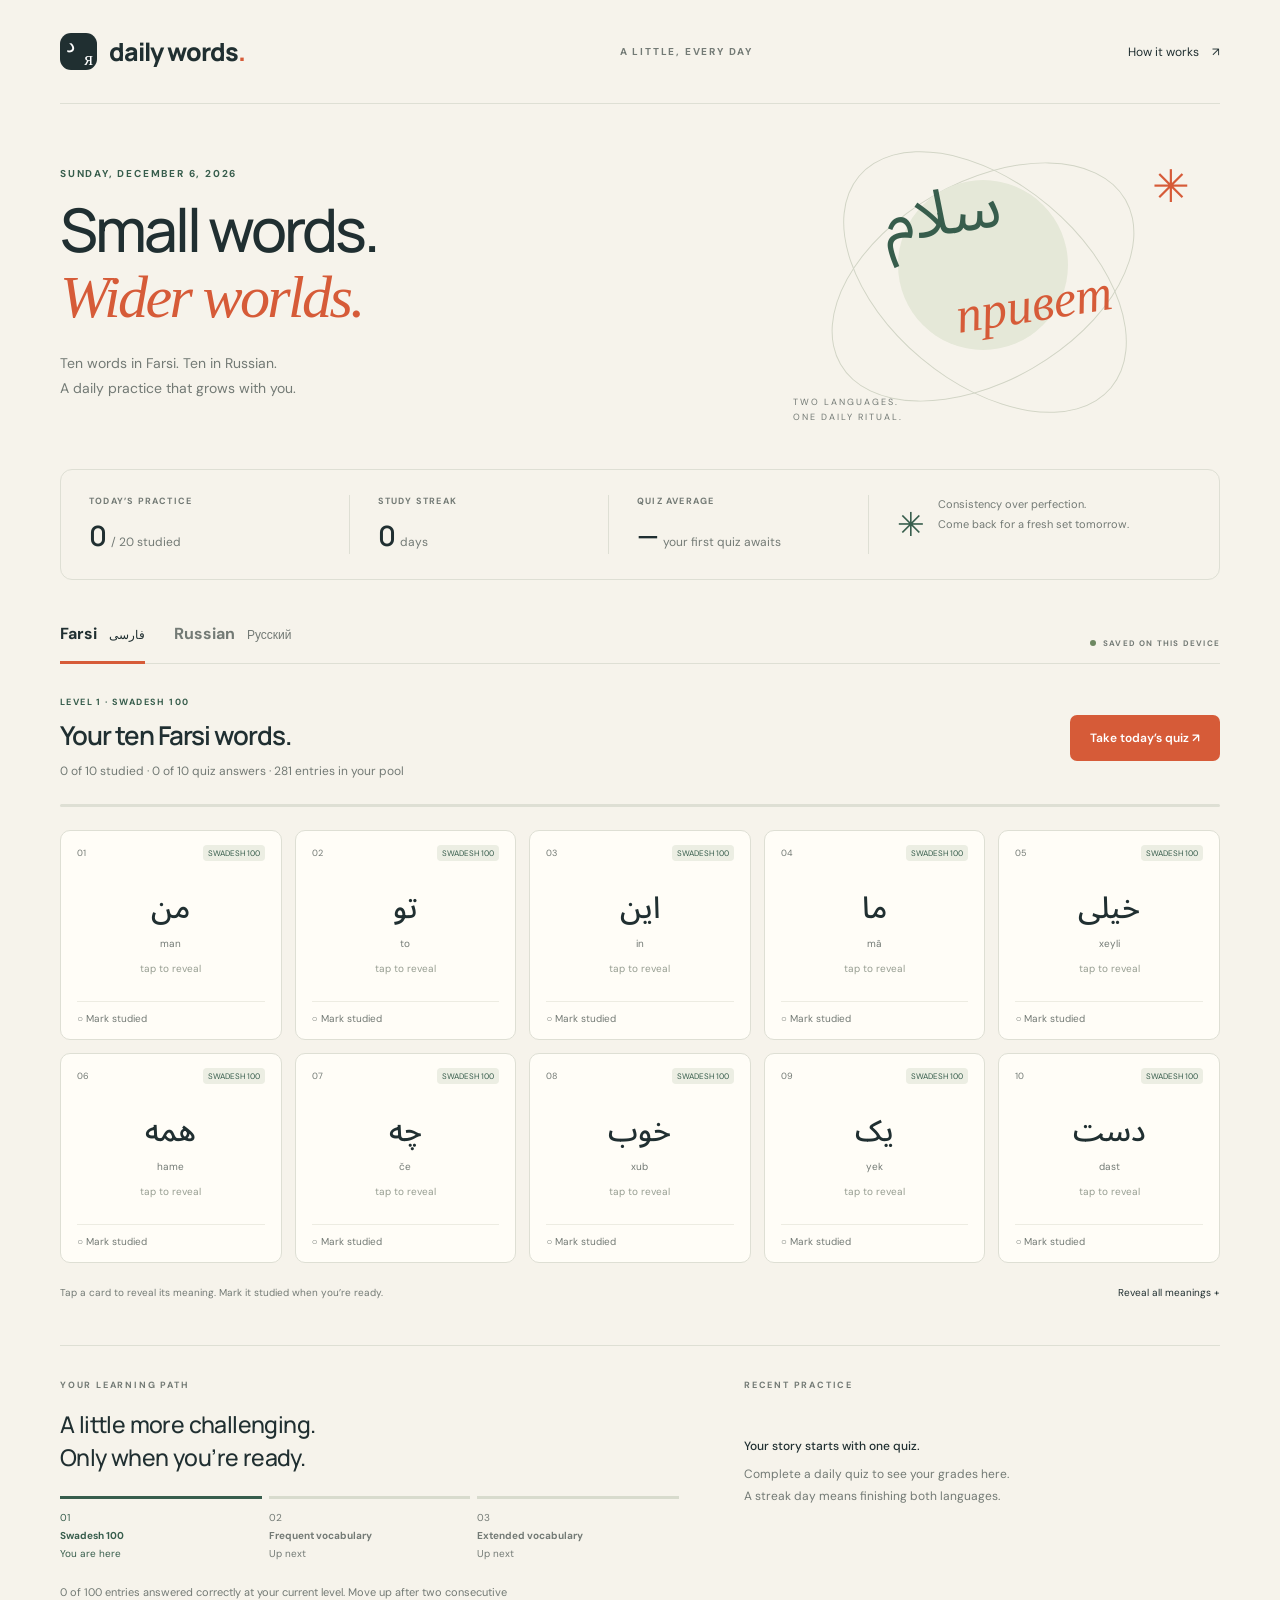
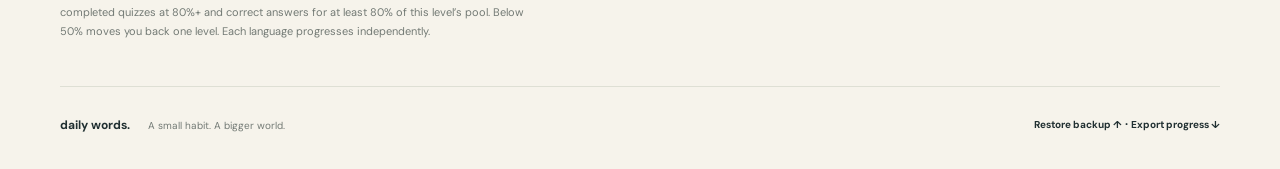
==== words/index.html @ 83c338c6 "Add daily Farsi and Russian vocabulary practice at /words" ====
<!doctype html>
<html lang="en"><head><meta charset="UTF-8"><meta name="viewport" content="width=device-width,initial-scale=1"><meta name="theme-color" content="#f6f3eb"><meta name="description" content="Build a daily habit with ten Farsi and ten Russian vocabulary entries, personal quizzes, and adaptive difficulty."><title>Daily Words · A little, every day.</title><link rel="stylesheet" href="style.css"></head>
<body><div class="shell">
<header><a class="brand" href="./"><span class="brand-icon">د<span>я</span></span>daily words<span class="brand-dot">.</span></a><span class="header-note">A LITTLE, EVERY DAY</span><button class="plain" id="about">How it works <span aria-hidden="true">↗</span></button></header>
<main><section class="intro"><div><div class="eyebrow" id="date"></div><h1>Small words.<br><em>Wider worlds.</em></h1><p>Ten words in Farsi. Ten in Russian.<br>A daily practice that grows with you.</p></div><div class="art" aria-hidden="true"><span class="orbit o1"></span><span class="orbit o2"></span><span class="sun"></span><span class="art-fa">سلام</span><span class="art-ru">привет</span><span class="art-note">TWO LANGUAGES.<br>ONE DAILY RITUAL.</span><span class="spark">✳</span></div></section>
<div id="storage-warning" role="status" hidden>Browser storage is unavailable. Your progress will last only for this visit.</div>
<section class="stats" aria-label="Your progress"><div><span class="stat-label">TODAY’S PRACTICE</span><strong id="daily-stat">0 <small>/ 20 words</small></strong></div><div><span class="stat-label">STUDY STREAK</span><strong id="streak-stat">0 <small>days</small></strong></div><div><span class="stat-label">QUIZ AVERAGE</span><strong id="average-stat">— <small>just getting started</small></strong></div><div class="stats-note"><span class="mini-star">✳</span><span>Consistency over perfection.<br>Come back for a fresh set tomorrow.</span></div></section>
<section class="workspace"><div class="workspace-top"><div class="tabs" role="tablist" aria-label="Practice language"><button id="tab-fa" role="tab" aria-selected="true" data-lang="fa">Farsi <span lang="fa" dir="rtl">فارسی</span></button><button id="tab-ru" role="tab" aria-selected="false" data-lang="ru">Russian <span lang="ru">Русский</span></button></div><span class="local-badge"><span></span> SAVED ON THIS DEVICE</span></div>
<div id="language-panel" role="tabpanel" aria-labelledby="tab-fa"><div class="lesson-heading"><div><div class="eyebrow" id="level-tag"></div><h2 id="lesson-title"></h2><p id="lesson-note"></p></div><button class="primary" id="quiz-start">Take today’s quiz <span aria-hidden="true">↗</span></button></div><div class="lesson-progress"><div id="progress-fill"></div></div><div class="card-grid" id="cards"></div><div class="lesson-footer"><span>Tap a card to reveal its meaning. Mark it studied when you’re ready.</span><button id="reveal-all" class="plain">Reveal all meanings +</button></div></div></section>
<section class="bottom-grid"><div class="path"><div class="eyebrow">YOUR LEARNING PATH</div><h3>A little more challenging.<br>Only when you’re ready.</h3><div class="steps" id="steps"></div><p>Score 80% or higher on two daily quizzes in a row to move up. A score below 50% takes you back one level for practice. Each language progresses independently.</p></div><div class="history"><div class="eyebrow">RECENT PRACTICE</div><div id="history"></div></div></section>
</main><footer><span>daily words. <span class="muted">A small habit. A bigger world.</span></span><div><button class="plain" id="restore">Restore backup ↑</button> · <button class="plain" id="export">Export progress ↓</button></div></footer></div>
<input id="backup-file" type="file" accept="application/json,.json" hidden><dialog id="modal"><button class="close plain" aria-label="Close dialog">✕</button><div id="modal-content"></div></dialog><div id="toast" role="status"></div><script type="module" src="app.js"></script></body></html>
---- words/style.css ----
@import url('https://fonts.googleapis.com/css2?family=DM+Sans:wght@400;500;600;700&family=Manrope:wght@400;500;600;700;800&family=Noto+Sans+Arabic:wght@400;500;600&display=swap');
:root{--ink:#202f31;--muted:#737a75;--paper:#f6f3eb;--line:#dedfd4;--orange:#d65b38;--green:#375d4c;--soft:#eceee3}*{box-sizing:border-box}body{margin:0;background:var(--paper);color:var(--ink);font:14px 'DM Sans',Arial,sans-serif}.shell{max-width:1256px;margin:auto;padding:0 48px}button,a{-webkit-tap-highlight-color:transparent}button{font:inherit;cursor:pointer}button:disabled{cursor:default;opacity:.55}button:focus-visible,a:focus-visible{outline:3px solid var(--orange);outline-offset:5px}a{color:inherit;text-decoration:none}header{height:104px;border-bottom:1px solid var(--line);display:flex;align-items:center;justify-content:space-between}.brand{font:800 25px Manrope,Arial;letter-spacing:-1px;display:flex;align-items:center}.brand-dot{color:var(--orange)}.brand-icon{width:37px;height:37px;background:var(--ink);color:white;position:relative;font:21px Georgia;border-radius:11px;margin-right:12px;padding:0 6px}.brand-icon span{position:absolute;right:5px;bottom:0;font:19px Georgia}.header-note,.eyebrow,.stat-label,.local-badge{font-size:10px;letter-spacing:1.8px;font-weight:700}.header-note{color:var(--muted)}.plain{background:none;border:0;color:var(--ink);padding:8px 0;font-size:12px}.plain span{margin-left:10px}.intro{display:grid;grid-template-columns:1fr 1fr;min-height:365px;align-items:center;padding:34px 0 39px}.eyebrow{color:var(--green);margin-bottom:17px}h1{font:500 clamp(42px,4.7vw,64px)/1.08 Manrope,Arial;letter-spacing:-3px;margin:0 0 21px}h1 em{font-family:Georgia,serif;font-weight:400;color:var(--orange);letter-spacing:-2.7px}.intro p{color:var(--muted);line-height:1.8;font-size:14px;margin:0}.art{height:285px;position:relative;overflow:hidden;max-width:440px;width:100%;justify-self:end}.orbit{position:absolute;border:1px solid #d2d5c6;border-radius:50%;width:330px;height:200px;top:40px;left:38px;transform:rotate(-30deg)}.o2{transform:rotate(40deg);left:40px}.sun{position:absolute;width:170px;height:170px;border-radius:50%;background:#e5e8d8;left:118px;top:38px}.art-fa{position:absolute;font:64px 'Noto Sans Arabic',serif;color:var(--green);left:102px;top:5px;transform:rotate(-9deg)}.art-ru{position:absolute;font:italic 51px Georgia;color:var(--orange);top:133px;left:175px;transform:rotate(-9deg)}.art-note{position:absolute;font-size:9px;line-height:1.7;letter-spacing:2px;bottom:1px;left:13px;color:var(--muted)}.spark{position:absolute;right:30px;top:15px;color:var(--orange);font-size:45px}.stats{border:1px solid var(--line);border-radius:12px;padding:25px 28px;display:grid;grid-template-columns:1fr 1fr 1fr 1.35fr;align-items:center;gap:20px}.stats>div+div{border-left:1px solid var(--line);padding-left:28px}.stat-label{font-size:9px;color:var(--muted);display:block;margin-bottom:9px;letter-spacing:1.2px}.stats strong{font:600 28px Manrope,Arial;letter-spacing:-1px}.stats small{font:400 12px 'DM Sans',Arial;color:var(--muted);letter-spacing:0}.stats .stats-note{font-size:11px;line-height:1.8;display:flex;gap:13px;color:var(--muted)}.mini-star{font-size:33px;color:var(--green)}.workspace{margin-top:43px}.workspace-top{display:flex;justify-content:space-between;align-items:center;border-bottom:1px solid var(--line)}.tabs{display:flex;gap:29px}.tabs button{background:none;border:0;padding:0 0 17px;font-weight:700;color:var(--muted);border-bottom:3px solid transparent;margin-bottom:-1px;font-size:16px}.tabs button[aria-selected=true]{color:var(--ink);border-color:var(--orange)}.tabs span{font-size:12px;font-weight:400;margin-left:8px}.local-badge{font-size:8px;color:var(--muted);display:flex;align-items:center;gap:7px;letter-spacing:1.2px}.local-badge span{width:6px;height:6px;border-radius:100%;background:#6d8861}.lesson-heading{display:flex;align-items:center;justify-content:space-between;margin-top:32px;gap:15px}.lesson-heading .eyebrow{font-size:9px;letter-spacing:1.4px;margin-bottom:9px}h2{font:600 26px Manrope,Arial;letter-spacing:-1px;margin:0 0 10px}.lesson-heading p{color:var(--muted);font-size:12px;margin:0}.primary{background:var(--orange);color:white;border:0;border-radius:7px;padding:15px 20px;font-weight:600;font-size:12px;white-space:nowrap}.primary:hover{background:#bd482a}.primary span{margin-left:25px}.lesson-progress{height:3px;background:var(--line);margin:25px 0 23px;border-radius:3px;overflow:hidden}.lesson-progress div{height:100%;background:var(--green);transition:width .3s}.card-grid{display:grid;grid-template-columns:repeat(5,1fr);gap:13px}.word-card{min-height:210px;display:flex;flex-direction:column;background:#fffdf7;border:1px solid var(--line);border-radius:10px;padding:14px 16px;position:relative;transition:transform .15s,border-color .15s}.word-card:hover{transform:translateY(-3px);border-color:#a1ad99}.card-top{display:flex;align-items:center;justify-content:space-between;font-size:9px;color:var(--muted)}.card-top .review{font-size:8px;border-radius:4px;background:var(--soft);padding:3px 5px;color:var(--green)}.flip{background:none;border:0;color:var(--ink);padding:10px 0 8px;display:block;flex:1;width:100%}.native{font:500 26px Manrope,Arial;display:block;overflow-wrap:anywhere}.native[lang=fa]{font:500 30px/1.7 'Noto Sans Arabic',Tahoma,sans-serif}.reading{font-size:10px;color:var(--muted);display:block;margin-top:3px;overflow-wrap:anywhere}.meaning{display:block;font-size:12px;min-height:20px;margin-top:12px;font-weight:500}.hidden-meaning{color:#969d91;font-size:10px;font-weight:400}.studied{background:none;border:0;border-top:1px solid #edece2;text-align:left;padding:10px 0 0;color:var(--muted);font-size:10px}.studied[data-seen=true]{color:var(--green);font-weight:700}.word-card.is-seen{background:#f0f3e8;border-color:#bcc8b2}.lesson-footer{display:flex;justify-content:space-between;align-items:center;padding:15px 0 0;gap:15px;color:var(--muted);font-size:10px}.lesson-footer button{font-size:10px}.bottom-grid{display:grid;grid-template-columns:1.3fr 1fr;gap:65px;border-top:1px solid var(--line);margin-top:38px;padding:33px 0}.bottom-grid .eyebrow{font-size:9px;color:var(--muted)}h3{font:500 23px/1.4 Manrope,Arial;letter-spacing:-.6px;margin:0 0 23px}.steps{display:flex;gap:7px}.step{flex:1;border-top:3px solid #d8dbcd;padding-top:10px;color:var(--muted);font-size:10px;line-height:1.8}.step.active{border-color:var(--green);color:var(--green)}.step strong{display:block;font-size:10px}.path p{font-size:11px;color:var(--muted);line-height:1.8;max-width:470px;margin-top:20px}.history-row{padding:11px 0;border-bottom:1px solid var(--line);display:flex;justify-content:space-between;gap:10px;font-size:11px}.history-row span{color:var(--muted)}.empty-history{color:var(--muted);padding:28px 0;font-size:12px;line-height:1.8}.empty-history b{color:var(--ink);display:block;font-weight:500;margin-bottom:6px}footer{border-top:1px solid var(--line);padding:23px 0 30px;display:flex;align-items:center;justify-content:space-between;font-weight:700;font-size:12px}.muted{color:var(--muted);font-size:10px;font-weight:400;margin-left:15px}footer button{font-size:10px!important}dialog{background:var(--paper);color:var(--ink);border:1px solid var(--line);border-radius:16px;padding:40px;width:min(560px,94vw);max-height:90vh;box-shadow:0 25px 100px #10201933}dialog::backdrop{background:#17272280;backdrop-filter:blur(4px)}.close{position:absolute;right:20px;top:10px;font-size:19px}.quiz-word{font-size:42px!important;text-align:center;margin:24px 0 8px}.quiz-options{display:grid;grid-template-columns:1fr 1fr;gap:10px;margin:25px 0}.option{padding:18px 12px;background:#fffdf7;border:1px solid var(--line);color:var(--ink);border-radius:7px;font-size:14px}.option:hover:not(:disabled){border-color:var(--green)}.option.correct{border-color:var(--green);background:#e2ecd8;color:var(--green)}.option.incorrect{border-color:var(--orange);background:#f9e2d6;color:#a53d25}.quiz-meta{display:flex;justify-content:space-between;gap:10px;font-size:11px;color:var(--muted)}.quiz-feedback{min-height:24px;font-size:13px;line-height:1.8}.quiz-next{width:100%;margin-top:20px}.result-score{font:500 75px Manrope,Arial;color:var(--green);letter-spacing:-4px;margin:22px 0}.result-score small{font-size:24px;letter-spacing:0}dialog p{line-height:1.8;color:#59645d;font-size:13px}dialog h2{margin-top:12px}.result-review{margin:20px 0;max-height:190px;overflow:auto}.result-review>div{font-size:12px;padding:9px 0;border-bottom:1px solid var(--line);display:flex;justify-content:space-between;gap:15px}.result-review [lang=fa]{font-family:'Noto Sans Arabic',Tahoma}#toast{position:fixed;bottom:24px;left:50%;transform:translateX(-50%);background:var(--ink);color:white;border-radius:8px;padding:12px 20px;font-size:12px;opacity:0;pointer-events:none;transition:opacity .2s;z-index:10}#toast.show{opacity:1}#storage-warning{padding:12px;color:#903c28;background:#f9e2d6;border-radius:7px;margin-bottom:12px;font-size:12px}
@media(min-width:1400px){.shell{max-width:1340px}.intro{min-height:385px}.word-card{min-height:225px}}
@media(max-width:950px){.shell{padding:0 28px}.card-grid{grid-template-columns:repeat(3,1fr)}.stats{grid-template-columns:repeat(3,1fr)}.stats .stats-note{display:none}.bottom-grid{gap:35px}.native{font-size:25px}.art{transform:scale(.85);transform-origin:right center}.header-note{display:none}}
@media(max-width:600px){.shell{padding:0 20px}header{height:78px}.brand{font-size:22px}.intro{grid-template-columns:1fr;min-height:0;padding:32px 0}.intro h1{font-size:47px}.art{display:none}.intro p{font-size:13px}.stats{padding:19px 14px;gap:12px}.stats>div+div{padding-left:12px}.stats strong{font-size:25px}.stats small{display:block;font-size:10px;margin-top:4px}.stat-label{font-size:8px;letter-spacing:.7px;min-height:20px}.workspace{margin-top:30px}.local-badge{display:none}.tabs{gap:25px}.tabs button{font-size:15px}.lesson-heading{align-items:flex-start;flex-direction:column;margin-top:26px}.lesson-heading .primary{width:100%;display:flex;justify-content:space-between;margin-top:6px}h2{font-size:25px}.lesson-heading p{line-height:1.6}.card-grid{grid-template-columns:repeat(2,minmax(0,1fr));gap:10px}.word-card{padding:12px;min-height:205px}.native{font-size:23px}.native[lang=fa]{font-size:28px}.lesson-footer{align-items:flex-start;line-height:1.7}.lesson-footer span{max-width:65%}.lesson-footer button{padding:0;white-space:nowrap}.bottom-grid{grid-template-columns:1fr;gap:25px;margin-top:28px}.bottom-grid h3{font-size:22px}.history{border-top:1px solid var(--line);padding-top:25px}.muted{display:block;margin:6px 0 0}dialog{padding:32px 22px}.quiz-word{font-size:36px!important}.quiz-options{gap:8px}.option{font-size:13px;padding:17px 7px}.result-score{font-size:60px}footer{align-items:flex-start}.brand-icon{width:32px;height:32px}.header-note{display:none}}
@media(prefers-reduced-motion:reduce){*{transition:none!important;scroll-behavior:auto!important}}
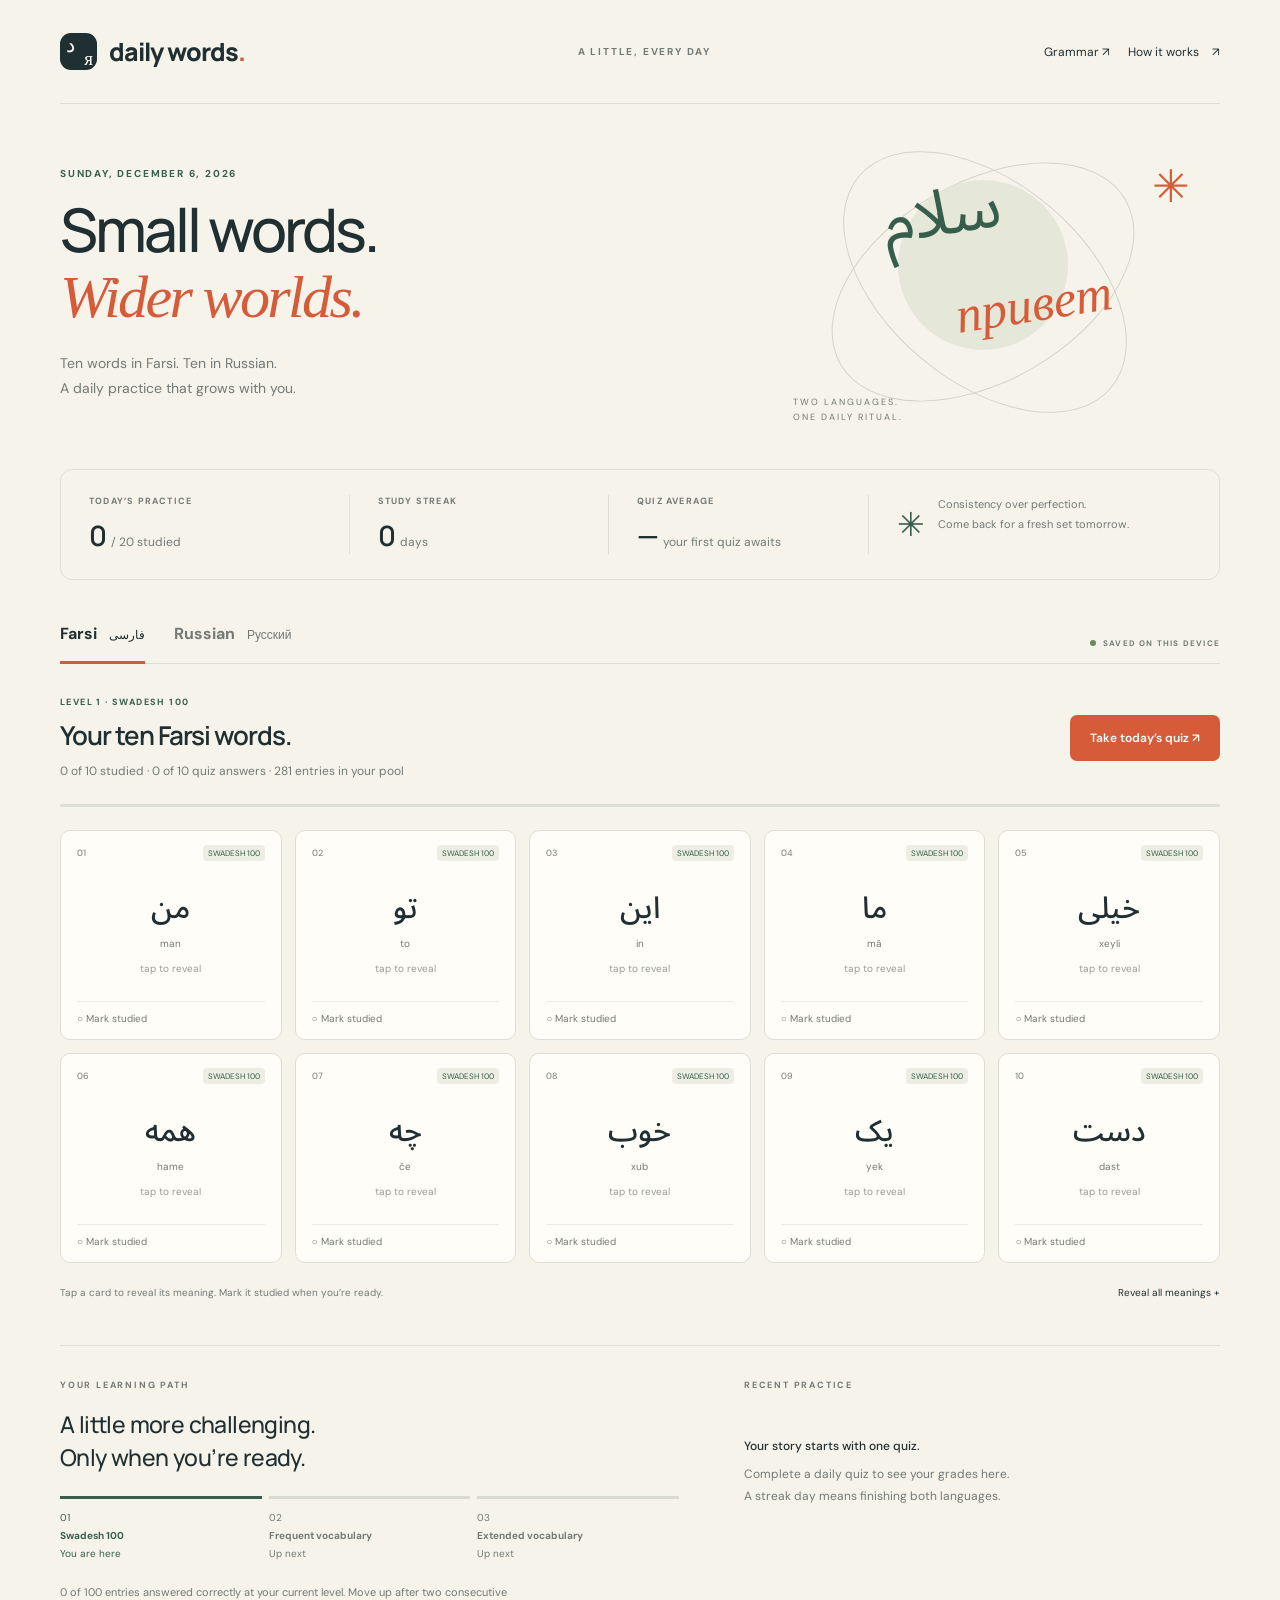
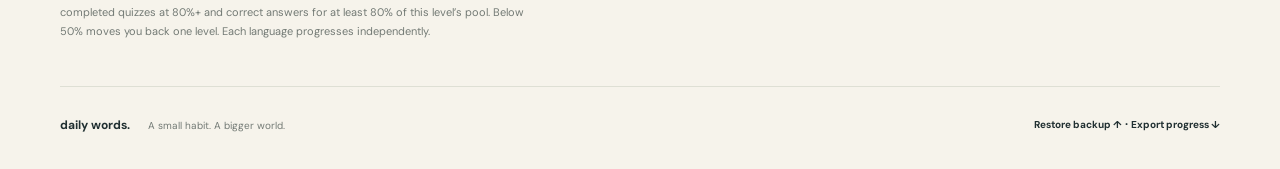
==== commit a5e7bf5d: "Add static Farsi and Russian grammar reference at /words/grammar" ====
--- a/words/index.html
+++ b/words/index.html
@@ -1,7 +1,7 @@
 <!doctype html>
 <html lang="en"><head><meta charset="UTF-8"><meta name="viewport" content="width=device-width,initial-scale=1"><meta name="theme-color" content="#f6f3eb"><meta name="description" content="Build a daily habit with ten Farsi and ten Russian vocabulary entries, personal quizzes, and adaptive difficulty."><title>Daily Words · A little, every day.</title><link rel="stylesheet" href="style.css"></head>
 <body><div class="shell">
-<header><a class="brand" href="./"><span class="brand-icon">د<span>я</span></span>daily words<span class="brand-dot">.</span></a><span class="header-note">A LITTLE, EVERY DAY</span><button class="plain" id="about">How it works <span aria-hidden="true">↗</span></button></header>
+<header style="flex-wrap:wrap;column-gap:18px"><a class="brand" href="./"><span class="brand-icon">د<span>я</span></span>daily words<span class="brand-dot">.</span></a><span class="header-note">A LITTLE, EVERY DAY</span><nav aria-label="Resources" style="display:flex;align-items:center;gap:18px"><a class="plain" href="grammar/">Grammar ↗</a><button class="plain" id="about">How it works <span aria-hidden="true">↗</span></button></nav></header>
 <main><section class="intro"><div><div class="eyebrow" id="date"></div><h1>Small words.<br><em>Wider worlds.</em></h1><p>Ten words in Farsi. Ten in Russian.<br>A daily practice that grows with you.</p></div><div class="art" aria-hidden="true"><span class="orbit o1"></span><span class="orbit o2"></span><span class="sun"></span><span class="art-fa">سلام</span><span class="art-ru">привет</span><span class="art-note">TWO LANGUAGES.<br>ONE DAILY RITUAL.</span><span class="spark">✳</span></div></section>
 <div id="storage-warning" role="status" hidden>Browser storage is unavailable. Your progress will last only for this visit.</div>
 <section class="stats" aria-label="Your progress"><div><span class="stat-label">TODAY’S PRACTICE</span><strong id="daily-stat">0 <small>/ 20 words</small></strong></div><div><span class="stat-label">STUDY STREAK</span><strong id="streak-stat">0 <small>days</small></strong></div><div><span class="stat-label">QUIZ AVERAGE</span><strong id="average-stat">— <small>just getting started</small></strong></div><div class="stats-note"><span class="mini-star">✳</span><span>Consistency over perfection.<br>Come back for a fresh set tomorrow.</span></div></section>
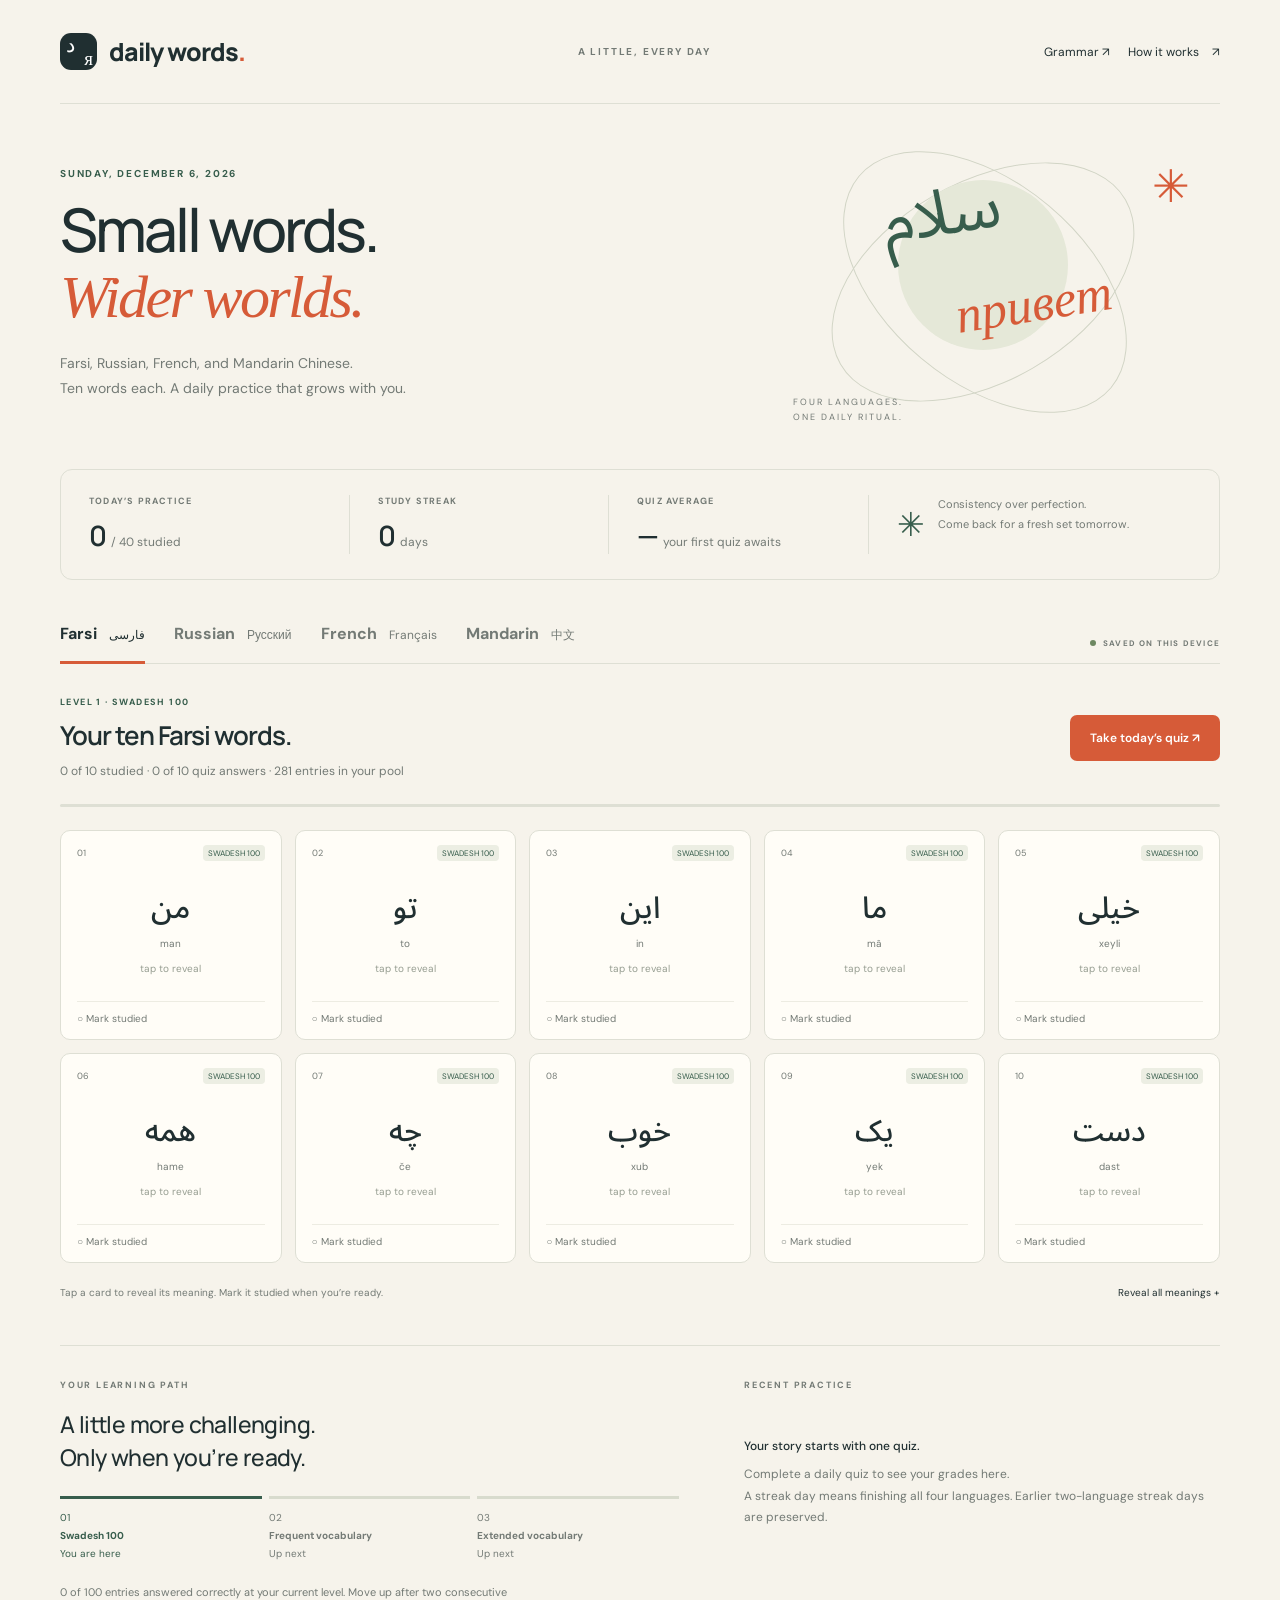
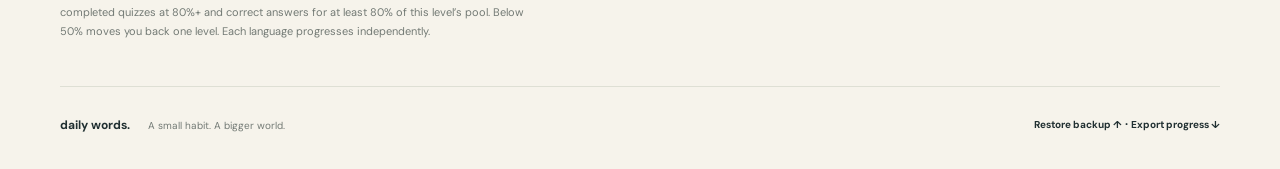
==== commit b6e233d8: "Add French and Mandarin daily vocabulary quizzes with progress migration" ====
--- a/words/index.html
+++ b/words/index.html
@@ -1,11 +1,11 @@
 <!doctype html>
-<html lang="en"><head><meta charset="UTF-8"><meta name="viewport" content="width=device-width,initial-scale=1"><meta name="theme-color" content="#f6f3eb"><meta name="description" content="Build a daily habit with ten Farsi and ten Russian vocabulary entries, personal quizzes, and adaptive difficulty."><title>Daily Words · A little, every day.</title><link rel="stylesheet" href="style.css"></head>
+<html lang="en"><head><meta charset="UTF-8"><meta name="viewport" content="width=device-width,initial-scale=1"><meta name="theme-color" content="#f6f3eb"><meta name="description" content="Build a daily habit with ten daily vocabulary entries each in Farsi, Russian, French, and Mandarin Chinese, personal quizzes, and adaptive difficulty."><title>Daily Words · A little, every day.</title><link rel="stylesheet" href="style.css"></head>
 <body><div class="shell">
 <header style="flex-wrap:wrap;column-gap:18px"><a class="brand" href="./"><span class="brand-icon">د<span>я</span></span>daily words<span class="brand-dot">.</span></a><span class="header-note">A LITTLE, EVERY DAY</span><nav aria-label="Resources" style="display:flex;align-items:center;gap:18px"><a class="plain" href="grammar/">Grammar ↗</a><button class="plain" id="about">How it works <span aria-hidden="true">↗</span></button></nav></header>
-<main><section class="intro"><div><div class="eyebrow" id="date"></div><h1>Small words.<br><em>Wider worlds.</em></h1><p>Ten words in Farsi. Ten in Russian.<br>A daily practice that grows with you.</p></div><div class="art" aria-hidden="true"><span class="orbit o1"></span><span class="orbit o2"></span><span class="sun"></span><span class="art-fa">سلام</span><span class="art-ru">привет</span><span class="art-note">TWO LANGUAGES.<br>ONE DAILY RITUAL.</span><span class="spark">✳</span></div></section>
+<main><section class="intro"><div><div class="eyebrow" id="date"></div><h1>Small words.<br><em>Wider worlds.</em></h1><p>Farsi, Russian, French, and Mandarin Chinese.<br>Ten words each. A daily practice that grows with you.</p></div><div class="art" aria-hidden="true"><span class="orbit o1"></span><span class="orbit o2"></span><span class="sun"></span><span class="art-fa">سلام</span><span class="art-ru">привет</span><span class="art-note">FOUR LANGUAGES.<br>ONE DAILY RITUAL.</span><span class="spark">✳</span></div></section>
 <div id="storage-warning" role="status" hidden>Browser storage is unavailable. Your progress will last only for this visit.</div>
-<section class="stats" aria-label="Your progress"><div><span class="stat-label">TODAY’S PRACTICE</span><strong id="daily-stat">0 <small>/ 20 words</small></strong></div><div><span class="stat-label">STUDY STREAK</span><strong id="streak-stat">0 <small>days</small></strong></div><div><span class="stat-label">QUIZ AVERAGE</span><strong id="average-stat">— <small>just getting started</small></strong></div><div class="stats-note"><span class="mini-star">✳</span><span>Consistency over perfection.<br>Come back for a fresh set tomorrow.</span></div></section>
-<section class="workspace"><div class="workspace-top"><div class="tabs" role="tablist" aria-label="Practice language"><button id="tab-fa" role="tab" aria-selected="true" data-lang="fa">Farsi <span lang="fa" dir="rtl">فارسی</span></button><button id="tab-ru" role="tab" aria-selected="false" data-lang="ru">Russian <span lang="ru">Русский</span></button></div><span class="local-badge"><span></span> SAVED ON THIS DEVICE</span></div>
+<section class="stats" aria-label="Your progress"><div><span class="stat-label">TODAY’S PRACTICE</span><strong id="daily-stat">0 <small>/ 40 words</small></strong></div><div><span class="stat-label">STUDY STREAK</span><strong id="streak-stat">0 <small>days</small></strong></div><div><span class="stat-label">QUIZ AVERAGE</span><strong id="average-stat">— <small>just getting started</small></strong></div><div class="stats-note"><span class="mini-star">✳</span><span>Consistency over perfection.<br>Come back for a fresh set tomorrow.</span></div></section>
+<section class="workspace"><div class="workspace-top"><div class="tabs" role="tablist" aria-label="Practice language"><button id="tab-fa" role="tab" aria-selected="true" data-lang="fa">Farsi <span lang="fa" dir="rtl">فارسی</span></button><button id="tab-ru" role="tab" aria-selected="false" data-lang="ru">Russian <span lang="ru">Русский</span></button><button id="tab-fr" role="tab" aria-selected="false" data-lang="fr">French <span lang="fr">Français</span></button><button id="tab-zh" role="tab" aria-selected="false" data-lang="zh">Mandarin <span lang="zh-Hans">中文</span></button></div><span class="local-badge"><span></span> SAVED ON THIS DEVICE</span></div>
 <div id="language-panel" role="tabpanel" aria-labelledby="tab-fa"><div class="lesson-heading"><div><div class="eyebrow" id="level-tag"></div><h2 id="lesson-title"></h2><p id="lesson-note"></p></div><button class="primary" id="quiz-start">Take today’s quiz <span aria-hidden="true">↗</span></button></div><div class="lesson-progress"><div id="progress-fill"></div></div><div class="card-grid" id="cards"></div><div class="lesson-footer"><span>Tap a card to reveal its meaning. Mark it studied when you’re ready.</span><button id="reveal-all" class="plain">Reveal all meanings +</button></div></div></section>
 <section class="bottom-grid"><div class="path"><div class="eyebrow">YOUR LEARNING PATH</div><h3>A little more challenging.<br>Only when you’re ready.</h3><div class="steps" id="steps"></div><p>Score 80% or higher on two daily quizzes in a row to move up. A score below 50% takes you back one level for practice. Each language progresses independently.</p></div><div class="history"><div class="eyebrow">RECENT PRACTICE</div><div id="history"></div></div></section>
 </main><footer><span>daily words. <span class="muted">A small habit. A bigger world.</span></span><div><button class="plain" id="restore">Restore backup ↑</button> · <button class="plain" id="export">Export progress ↓</button></div></footer></div>
--- a/words/style.css
+++ b/words/style.css
@@ -4,3 +4,6 @@
 @media(max-width:950px){.shell{padding:0 28px}.card-grid{grid-template-columns:repeat(3,1fr)}.stats{grid-template-columns:repeat(3,1fr)}.stats .stats-note{display:none}.bottom-grid{gap:35px}.native{font-size:25px}.art{transform:scale(.85);transform-origin:right center}.header-note{display:none}}
 @media(max-width:600px){.shell{padding:0 20px}header{height:78px}.brand{font-size:22px}.intro{grid-template-columns:1fr;min-height:0;padding:32px 0}.intro h1{font-size:47px}.art{display:none}.intro p{font-size:13px}.stats{padding:19px 14px;gap:12px}.stats>div+div{padding-left:12px}.stats strong{font-size:25px}.stats small{display:block;font-size:10px;margin-top:4px}.stat-label{font-size:8px;letter-spacing:.7px;min-height:20px}.workspace{margin-top:30px}.local-badge{display:none}.tabs{gap:25px}.tabs button{font-size:15px}.lesson-heading{align-items:flex-start;flex-direction:column;margin-top:26px}.lesson-heading .primary{width:100%;display:flex;justify-content:space-between;margin-top:6px}h2{font-size:25px}.lesson-heading p{line-height:1.6}.card-grid{grid-template-columns:repeat(2,minmax(0,1fr));gap:10px}.word-card{padding:12px;min-height:205px}.native{font-size:23px}.native[lang=fa]{font-size:28px}.lesson-footer{align-items:flex-start;line-height:1.7}.lesson-footer span{max-width:65%}.lesson-footer button{padding:0;white-space:nowrap}.bottom-grid{grid-template-columns:1fr;gap:25px;margin-top:28px}.bottom-grid h3{font-size:22px}.history{border-top:1px solid var(--line);padding-top:25px}.muted{display:block;margin:6px 0 0}dialog{padding:32px 22px}.quiz-word{font-size:36px!important}.quiz-options{gap:8px}.option{font-size:13px;padding:17px 7px}.result-score{font-size:60px}footer{align-items:flex-start}.brand-icon{width:32px;height:32px}.header-note{display:none}}
 @media(prefers-reduced-motion:reduce){*{transition:none!important;scroll-behavior:auto!important}}
+
+/* Four independent daily language lessons. */
+.workspace-top{flex-wrap:wrap;gap:16px}.tabs{flex-wrap:wrap}.native[lang="zh-Hans"]{font-family:"Noto Sans SC","Microsoft YaHei",sans-serif}.native[lang="fr"]{font-size:clamp(22px,2.5vw,32px)}.reading{overflow-wrap:anywhere}@media(max-width:600px){.tabs{width:100%;display:grid;grid-template-columns:1fr 1fr}.tabs button{min-width:0;padding:12px 8px}.tabs button span{display:inline-block}.local-badge{margin-left:auto}}
